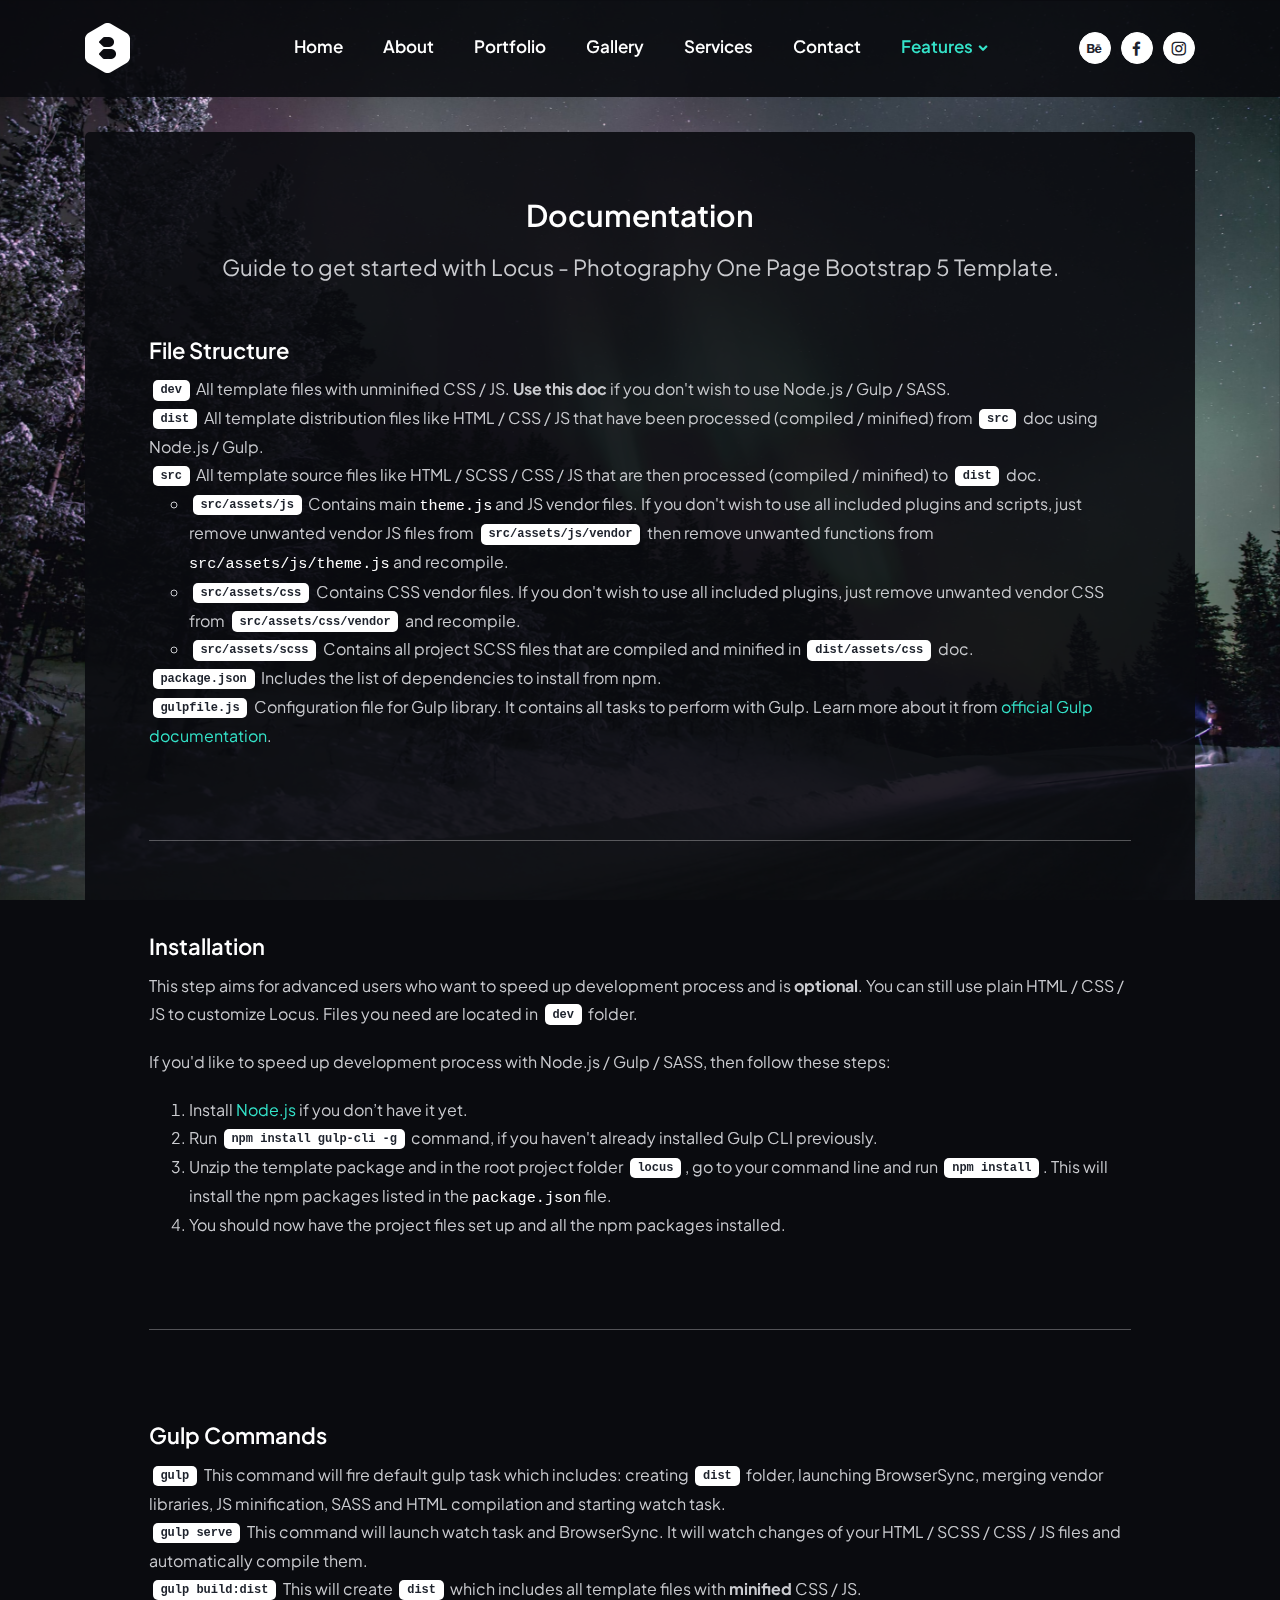
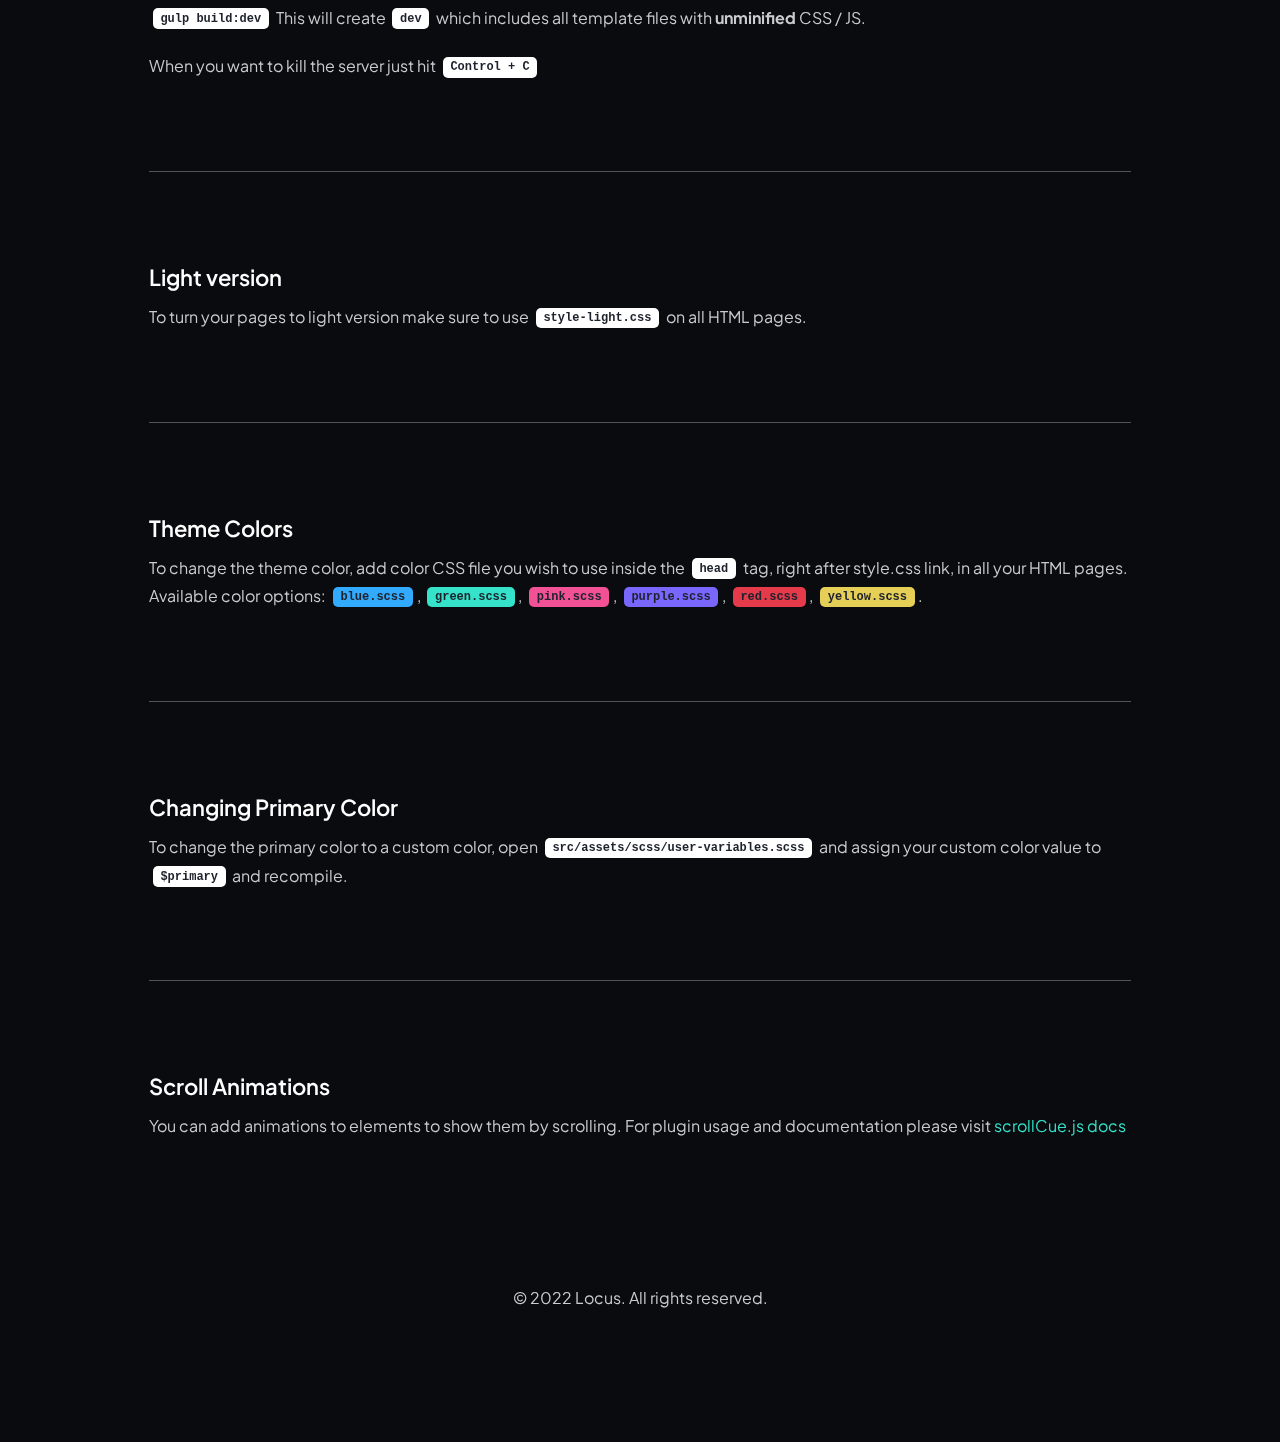
==== documentation.html @ 9a1eae11 "ArmidaART" ====
<!DOCTYPE html>
<html lang="en">

<head>
  <meta charset="utf-8">
  <meta name="viewport" content="width=device-width, initial-scale=1.0">
  <meta name="description" content="A gorgeous looking onepage site template suitable for photographers, visual artists, digital studios, freelancers that would like to showcase their portfolio beautifully.">
  <meta name="keywords" content="bootstrap 5, one page, responsive, photography, minimal, modern, gulp, sass">
  <meta name="author" content="elemis">
  <title>Locus - Photography One Page Bootstrap 5 Template</title>
  <link rel="shortcut icon" href="./assets/img/favicon.png">
  <link rel="stylesheet" href="./assets/css/plugins.css">
  <link rel="stylesheet" href="./assets/css/style.css">
</head>

<body>
  <div class="content-wrapper">
    <header class=" top-0 start-0 w-100">
      <nav class="navbar navbar-expand-lg classic  navbar-bg">
        <div class="container flex-lg-row flex-nowrap align-items-center">
          <div class="navbar-brand w-100">
            <a href="./index.html">
              <img src="./assets/img/logo.png" srcset="./assets/img/logo@2x.png 2x" alt="" />
            </a>
          </div>
          <div class="navbar-collapse offcanvas offcanvas-nav offcanvas-start">
            <div class="offcanvas-header d-lg-none">
              <a href="./index.html"><img src="./assets/img/logo.png" srcset="./assets/img/logo@2x.png 2x" alt="" /></a>
              <button type="button" class="btn btn-circle btn-white btn-close" data-bs-dismiss="offcanvas" aria-label="Close"></button>
            </div>
            <div class="offcanvas-body d-flex flex-column h-100">
              <ul class="navbar-nav">
                <li class="nav-item"><a class="nav-link  " href="./#home">Home</a></li>
                <li class="nav-item"><a class="nav-link " href="./#about">About</a></li>
                <li class="nav-item"><a class="nav-link " href="./#portfolio">Portfolio</a></li>
                <li class="nav-item"><a class="nav-link " href="./#gallery">Gallery</a></li>
                <li class="nav-item"><a class="nav-link " href="./#services">Services</a></li>
                <li class="nav-item"><a class="nav-link " href="./#contact">Contact</a></li>
                <li class="nav-item dropdown"><a class="nav-link dropdown-toggle active" href="#" data-bs-toggle="dropdown">Features</a>
                  <ul class="dropdown-menu">
                    <li class="nav-item"><a class="dropdown-item" href="index-light.html">Light Home</a></li>
                    <li class="nav-item">
                    <li class="nav-item"><a class="dropdown-item" href="elements.html">Elements</a></li>
                    <li class="nav-item"><a class="dropdown-item" href="typography.html">Typography</a></li>
                    <li class="nav-item"><a class="dropdown-item" href="icons-slim.html">Slim Icons</a></li>
                    <li class="nav-item"><a class="dropdown-item" href="icons-unicons.html">Unicons</a></li>
                    <li class="nav-item"><a class="dropdown-item" href="documentation.html">Documentation</a></li>
                </li>
                <li class="dropdown dropdown-submenu dropstart"><a class="dropdown-item dropdown-toggle" href="#" data-bs-toggle="dropdown">Submenu Left</a>
                  <ul class="dropdown-menu">
                    <li class="nav-item"><a class="dropdown-item" href="#">Menu item</a></li>
                    <li class="nav-item"><a class="dropdown-item" href="#">Menu item</a></li>
                  </ul>
                </li>
                <li class="dropdown dropdown-submenu dropend"><a class="dropdown-item dropdown-toggle" href="#" data-bs-toggle="dropdown">Submenu Right</a>
                  <ul class="dropdown-menu">
                    <li class="nav-item"><a class="dropdown-item" href="#">Menu item</a></li>
                    <li class="nav-item"><a class="dropdown-item" href="#">Menu item</a></li>
                  </ul>
                </li>
              </ul>
              </li>
              </ul>
              <!-- /.navbar-nav -->
              <div class="d-lg-none mt-auto pt-6 pb-6 order-4">
                <a href="/cdn-cgi/l/email-protection#5774" class="link-body"><span class="__cf_email__" data-cfemail="026b6c646d426e6d6177712c616d6f">[email&#160;protected]</span></a>
                <br /> 00 (123) 456 78 90 <br />
                <nav class="nav social mt-4">
                  <a href="#" class="btn btn-circle btn-white btn-behance btn-sm"><i class="uil uil-behance"></i></a>
                  <a href="#" class="btn btn-circle btn-white btn-facebook-f btn-sm"><i class="uil uil-facebook-f"></i></a>
                  <a href="#" class="btn btn-circle btn-white btn-instagram btn-sm"><i class="uil uil-instagram"></i></a>
                </nav>
                <!-- /.social -->
              </div>
              <!-- /offcanvas-nav-other -->
            </div>
            <!-- /.offcanvas-body -->
          </div>
          <!-- /.navbar-collapse -->
          <div class="navbar-other w-100 d-flex ms-auto">
            <ul class="navbar-nav flex-row align-items-center ms-auto">
              <li class="nav-item">
                <nav class="nav social justify-content-end text-end">
                  <a href="#" class="btn btn-circle btn-white btn-behance btn-sm"><i class="uil uil-behance"></i></a>
                  <a href="#" class="btn btn-circle btn-white btn-facebook-f btn-sm"><i class="uil uil-facebook-f"></i></a>
                  <a href="#" class="btn btn-circle btn-white btn-instagram btn-sm"><i class="uil uil-instagram"></i></a>
                </nav>
                <!-- /.social -->
              </li>
              <li class="nav-item d-lg-none">
                <button class="hamburger offcanvas-nav-btn"><span></span></button>
              </li>
            </ul>
            <!-- /.navbar-nav -->
          </div>
          <!-- /.navbar-other -->
        </div>
        <!-- /.container -->
      </nav>
      <!-- /.navbar -->
    </header>
    <section>
      <div class="container pt-7 pb-15">
        <div class="card">
          <div class="card-body">
            <h2 class="mb-3 text-center">Documentation</h2>
            <p class="lead mb-10 text-center">Guide to get started with Locus - Photography One Page Bootstrap 5 Template.</p>
            <h3>File Structure</h3>
            <ul class="list-unstyled mb-0">
              <li><code class="doc bg-white">dev</code> All template files with unminified CSS / JS. <strong>Use this doc</strong> if you don't wish to use Node.js / Gulp / SASS.</li>
              <li><code class="doc bg-white">dist</code> All template distribution files like HTML / CSS / JS that have been processed (compiled / minified) from <code class="doc bg-white">src</code> doc using Node.js / Gulp.</li>
              <li><code class="doc bg-white">src</code> All template source files like HTML / SCSS / CSS / JS that are then processed (compiled / minified) to <code class="doc bg-white">dist</code> doc. <ul>
                  <li><code class="doc bg-white">src/assets/js</code> Contains main <code class="file">theme.js</code> and JS vendor files. If you don't wish to use all included plugins and scripts, just remove unwanted vendor JS files from <code class="doc bg-white">src/assets/js/vendor</code> then remove unwanted functions from <code class="file">src/assets/js/theme.js</code> and recompile.</li>
                  <li><code class="doc bg-white">src/assets/css</code> Contains CSS vendor files. If you don't wish to use all included plugins, just remove unwanted vendor CSS from <code class="doc bg-white">src/assets/css/vendor</code> and recompile.</li>
                  <li><code class="doc bg-white">src/assets/scss</code> Contains all project SCSS files that are compiled and minified in <code class="doc bg-white">dist/assets/css</code> doc.</li>
                </ul>
              </li>
              <li><code class="doc bg-white">package.json</code> Includes the list of dependencies to install from npm.</li>
              <li><code class="doc bg-white">gulpfile.js</code> Configuration file for Gulp library. It contains all tasks to perform with Gulp. Learn more about it from <a href="https://github.com/gulpjs/gulp/blob/v4.0.0/docs/API.md" class="hover" target="_blank">official Gulp documentation</a>.</li>
            </ul>
            <hr class="my-14">
            <h3>Installation</h3>
            <p>This step aims for advanced users who want to speed up development process and is <strong>optional</strong>. You can still use plain HTML / CSS / JS to customize Locus. Files you need are located in <code class="doc bg-white">dev</code> folder.</p>
            <p>If you'd like to speed up development process with Node.js / Gulp / SASS, then follow these steps:</p>
            <ol class="mb-0">
              <li>Install <a href="https://nodejs.org/en/" class="hover" target="_blank">Node.js</a> if you don’t have it yet.</li>
              <li>Run <code class="doc bg-white">npm install gulp-cli -g</code> command, if you haven't already installed Gulp CLI previously.</li>
              <li>Unzip the template package and in the root project folder <code class="doc bg-white">locus</code>, go to your command line and run <code class="doc bg-white">npm install</code>. This will install the npm packages listed in the <code class="file">package.json</code> file.</li>
              <li>You should now have the project files set up and all the npm packages installed.</li>
            </ol>
            <hr class="my-14">
            <h3>Gulp Commands</h3>
            <ul class="list-unstyled">
              <li><code class="doc bg-white">gulp</code> This command will fire default gulp task which includes: creating <code class="doc bg-white">dist</code> folder, launching BrowserSync, merging vendor libraries, JS minification, SASS and HTML compilation and starting watch task.</li>
              <li><code class="doc bg-white">gulp serve</code> This command will launch watch task and BrowserSync. It will watch changes of your HTML / SCSS / CSS / JS files and automatically compile them.</li>
              <li><code class="doc bg-white">gulp build:dist</code> This will create <code class="doc bg-white">dist</code> which includes all template files with <strong>minified</strong> CSS / JS.</li>
              <li><code class="doc bg-white">gulp build:dev</code> This will create <code class="doc bg-white">dev</code> which includes all template files with <strong>unminified</strong> CSS / JS.</li>
            </ul>
            <p class="mb-0">When you want to kill the server just hit <code class="doc bg-white">Control + C</code></p>
            <hr class="my-14">
            <h3>Light version</h3>
            <p>To turn your pages to light version make sure to use <code class="doc bg-white">style-light.css</code> on all HTML pages.</p>
            <hr class="my-14">
            <h3>Theme Colors</h3>
            <p>To change the theme color, add color CSS file you wish to use inside the <code class="doc bg-white">head</code> tag, right after style.css link, in all your HTML pages. <br>Available color options: <code class="doc bg-blue">blue.scss</code>, <code class="doc bg-green">green.scss</code>, <code class="doc bg-pink">pink.scss</code>, <code class="doc bg-purple">purple.scss</code>, <code class="doc bg-red">red.scss</code>, <code class="doc bg-yellow">yellow.scss</code>.</p>
            <hr class="my-14">
            <h3>Changing Primary Color</h3>
            <p>To change the primary color to a custom color, open <code class="doc bg-white">src/assets/scss/user-variables.scss</code> and assign your custom color value to <code class="doc bg-white">$primary</code> and recompile.</p>
            <hr class="my-14">
            <h3>Scroll Animations</h3>
            <p>You can add animations to elements to show them by scrolling. For plugin usage and documentation please visit <a href="https://prjct-samwest.github.io/scrollCue/" class="hover">scrollCue.js docs</a></p>
          </div>
          <!--/.card-body -->
        </div>
        <!--/.card -->
        <div class="card mt-6">
          <div class="card-body py-6">
            <p class="mb-0 text-center">© 2022 Locus. All rights reserved.</p>
          </div>
          <!--/.card-body -->
        </div>
        <!--/.card -->
      </div>
      <!--/.container -->
    </section>
    <div class="swiper-container swiper-bg" data-effect="fade" data-margin="0" data-autoplay="true" data-autoplaytime="7000">
      <div class="swiper">
        <div class="swiper-wrapper">
          <div class="swiper-slide"><img src="./assets/img/photos/bg1.jpg" alt="" /></div>
          <div class="swiper-slide"><img src="./assets/img/photos/bg2.jpg" alt="" /></div>
          <div class="swiper-slide"><img src="./assets/img/photos/bg3.jpg" alt="" /></div>
          <div class="swiper-slide"><img src="./assets/img/photos/bg4.jpg" alt="" /></div>
        </div>
        <!--/.swiper-wrapper -->
      </div>
      <!-- /.swiper -->
    </div>
    <!-- /.swiper-container -->
  </div>
  <!-- /.content-wrapper -->
  <script data-cfasync="false" src="/cdn-cgi/scripts/5c5dd728/cloudflare-static/email-decode.min.js"></script><script src="./assets/js/plugins.js"></script>
  <script src="./assets/js/theme.js"></script>
</body>

</html>
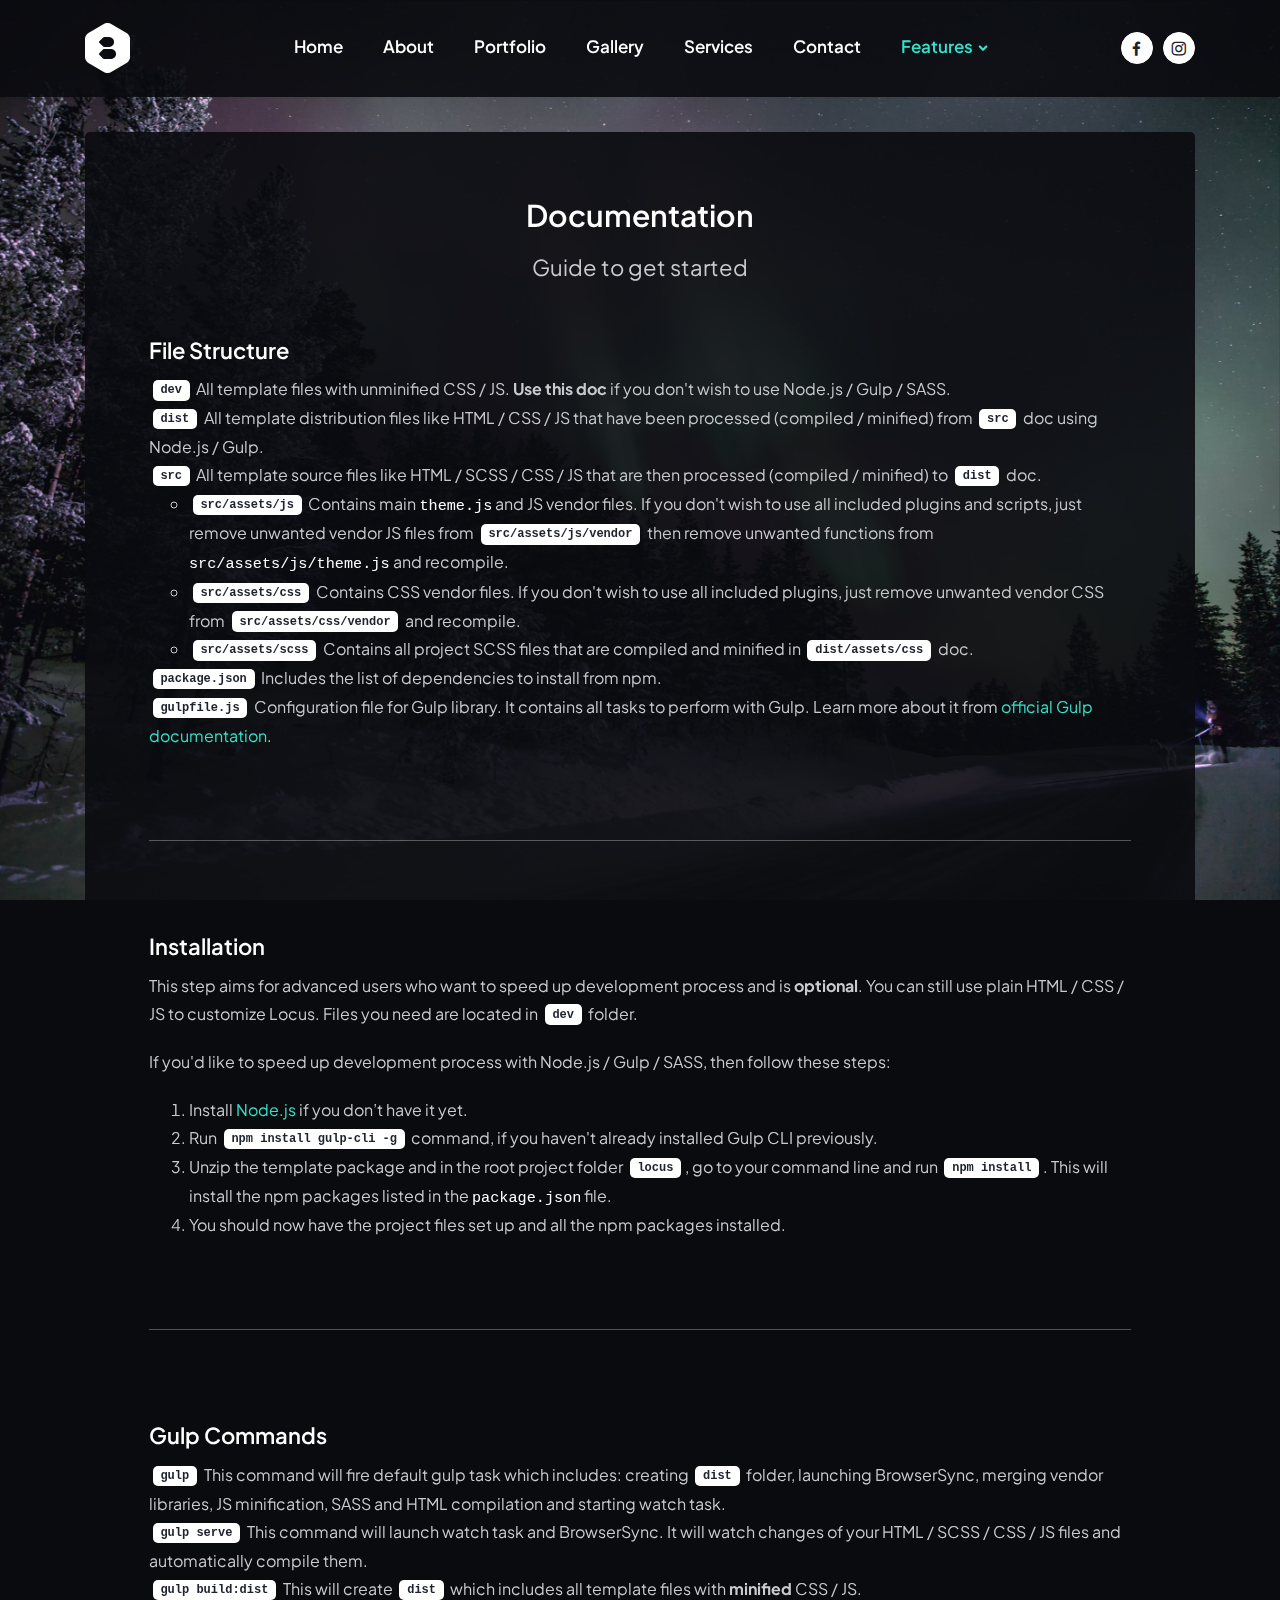
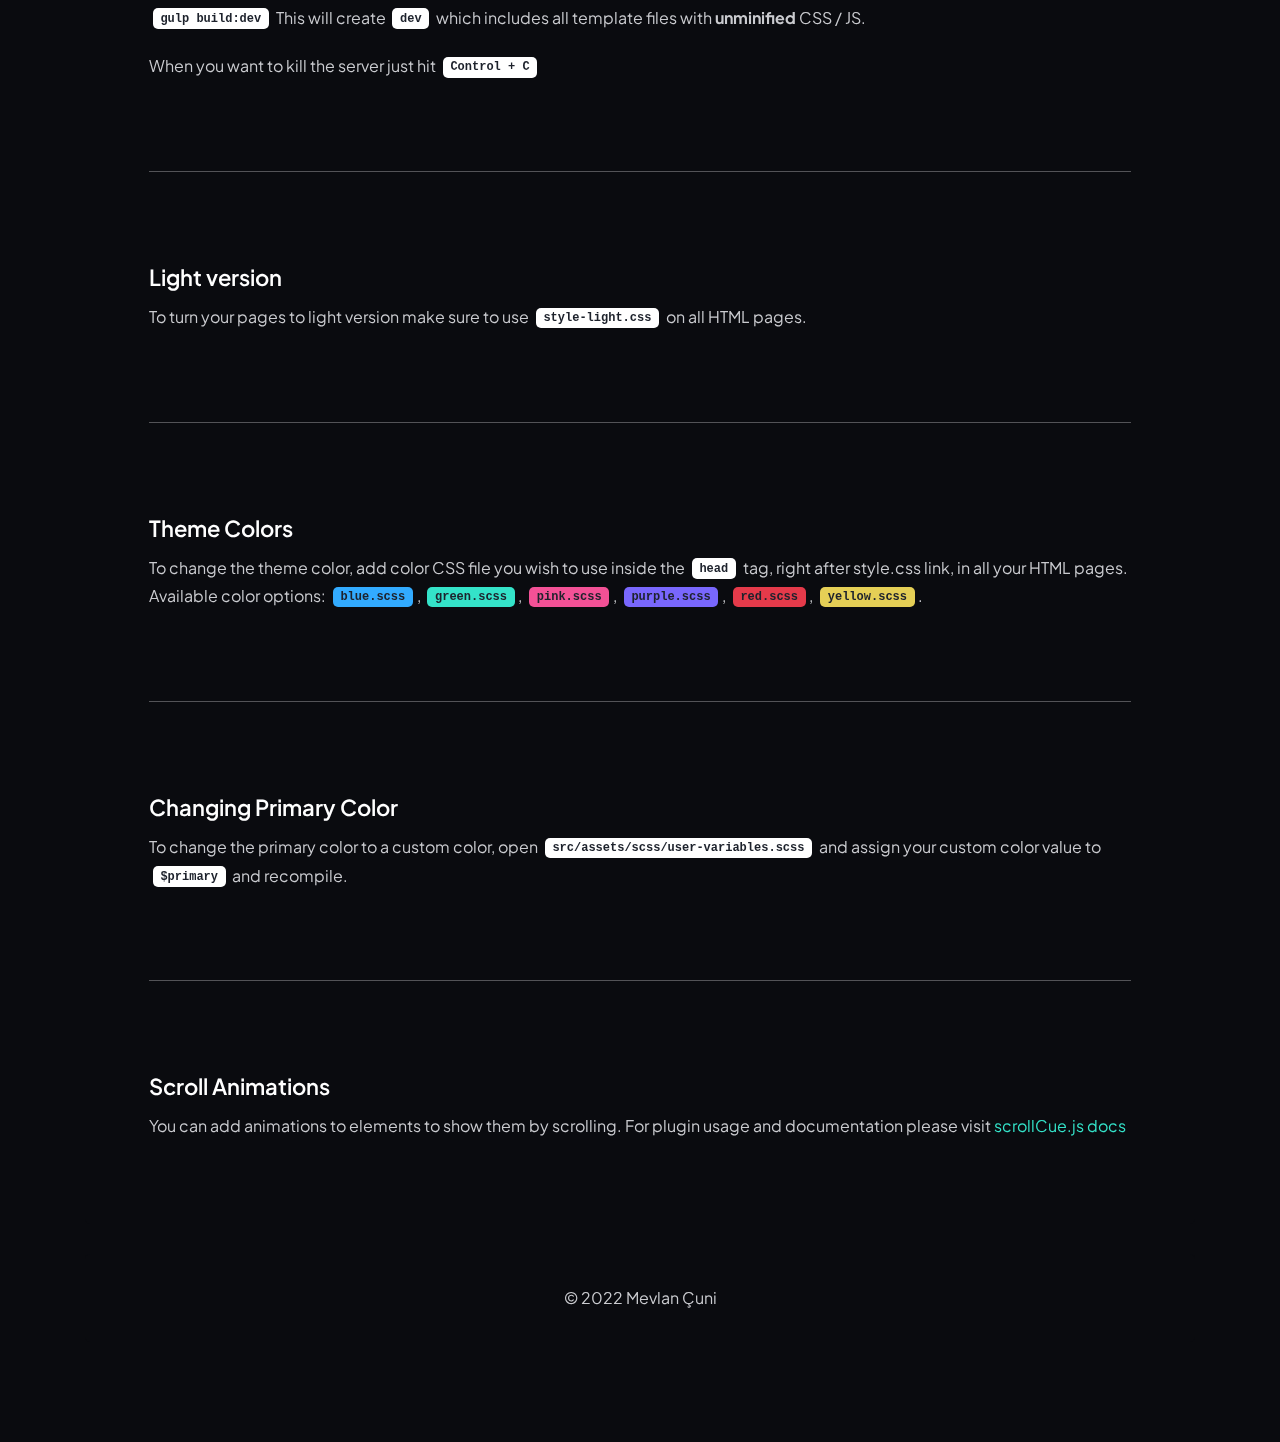
==== commit 89204f59: "smal fixes" ====
--- a/documentation.html
+++ b/documentation.html
@@ -7,7 +7,7 @@
   <meta name="description" content="A gorgeous looking onepage site template suitable for photographers, visual artists, digital studios, freelancers that would like to showcase their portfolio beautifully.">
   <meta name="keywords" content="bootstrap 5, one page, responsive, photography, minimal, modern, gulp, sass">
   <meta name="author" content="elemis">
-  <title>Locus - Photography One Page Bootstrap 5 Template</title>
+  <title>Armida ART</title>
   <link rel="shortcut icon" href="./assets/img/favicon.png">
   <link rel="stylesheet" href="./assets/css/plugins.css">
   <link rel="stylesheet" href="./assets/css/style.css">
@@ -63,10 +63,9 @@
               </ul>
               <!-- /.navbar-nav -->
               <div class="d-lg-none mt-auto pt-6 pb-6 order-4">
-                <a href="/cdn-cgi/l/email-protection#5774" class="link-body"><span class="__cf_email__" data-cfemail="026b6c646d426e6d6177712c616d6f">[email&#160;protected]</span></a>
-                <br /> 00 (123) 456 78 90 <br />
+                <br /> +355 68 1234567 <br />
                 <nav class="nav social mt-4">
-                  <a href="#" class="btn btn-circle btn-white btn-behance btn-sm"><i class="uil uil-behance"></i></a>
+                  <!-- <a href="#" class="btn btn-circle btn-white btn-behance btn-sm"><i class="uil uil-behance"></i></a> -->
                   <a href="#" class="btn btn-circle btn-white btn-facebook-f btn-sm"><i class="uil uil-facebook-f"></i></a>
                   <a href="#" class="btn btn-circle btn-white btn-instagram btn-sm"><i class="uil uil-instagram"></i></a>
                 </nav>
@@ -81,7 +80,7 @@
             <ul class="navbar-nav flex-row align-items-center ms-auto">
               <li class="nav-item">
                 <nav class="nav social justify-content-end text-end">
-                  <a href="#" class="btn btn-circle btn-white btn-behance btn-sm"><i class="uil uil-behance"></i></a>
+                  <!-- <a href="#" class="btn btn-circle btn-white btn-behance btn-sm"><i class="uil uil-behance"></i></a> -->
                   <a href="#" class="btn btn-circle btn-white btn-facebook-f btn-sm"><i class="uil uil-facebook-f"></i></a>
                   <a href="#" class="btn btn-circle btn-white btn-instagram btn-sm"><i class="uil uil-instagram"></i></a>
                 </nav>
@@ -104,7 +103,7 @@
         <div class="card">
           <div class="card-body">
             <h2 class="mb-3 text-center">Documentation</h2>
-            <p class="lead mb-10 text-center">Guide to get started with Locus - Photography One Page Bootstrap 5 Template.</p>
+            <p class="lead mb-10 text-center">Guide to get started</p>
             <h3>File Structure</h3>
             <ul class="list-unstyled mb-0">
               <li><code class="doc bg-white">dev</code> All template files with unminified CSS / JS. <strong>Use this doc</strong> if you don't wish to use Node.js / Gulp / SASS.</li>
@@ -155,7 +154,7 @@
         <!--/.card -->
         <div class="card mt-6">
           <div class="card-body py-6">
-            <p class="mb-0 text-center">© 2022 Locus. All rights reserved.</p>
+            <p class="mb-0 text-center">© 2022 Mevlan Çuni</p>
           </div>
           <!--/.card-body -->
         </div>
@@ -178,7 +177,7 @@
     <!-- /.swiper-container -->
   </div>
   <!-- /.content-wrapper -->
-  <script data-cfasync="false" src="/cdn-cgi/scripts/5c5dd728/cloudflare-static/email-decode.min.js"></script><script src="./assets/js/plugins.js"></script>
+  </script><script src="./assets/js/plugins.js"></script>
   <script src="./assets/js/theme.js"></script>
 </body>
 
